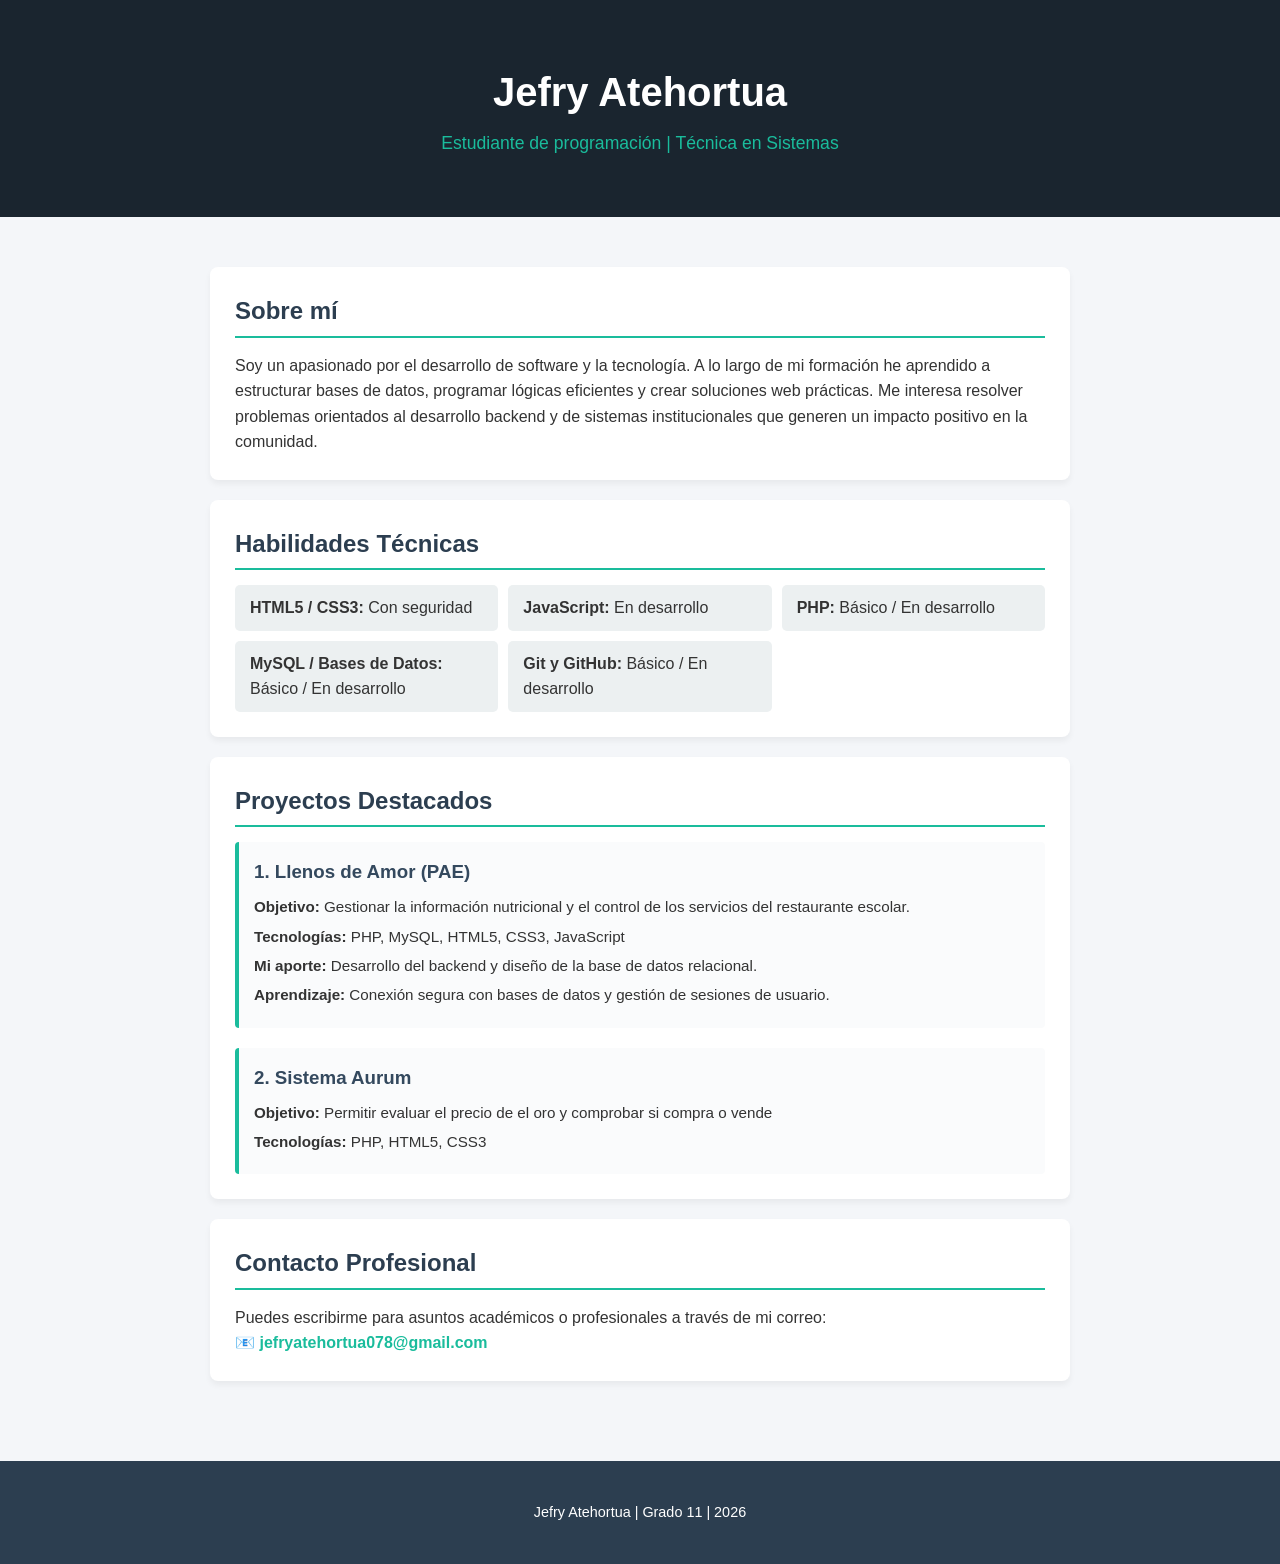
==== index.html @ c415cf3d "Add files via upload" ====
<!DOCTYPE html>
<html lang="es">
<head>
    <meta charset="UTF-8">
    <meta name="viewport" content="width=device-width, initial-scale=1.0">
    <title>Portafolio | Jefry Atehortua</title>
    <link rel="stylesheet" href="style.css">
</head>
<body>

    <!-- Encabezado -->
    <header>
        <div class="container">
            <h1>Jefry Atehortua</h1>
            <p class="subtitle">Estudiante de programación | Técnica en Sistemas</p>
        </div>
    </header>

    <main class="container">
        <!-- Sobre mí -->
        <section class="card">
            <h2>Sobre mí</h2>
            <p>Soy un apasionado por el desarrollo de software y la tecnología. A lo largo de mi formación he aprendido a estructurar bases de datos, programar lógicas eficientes y crear soluciones web prácticas. Me interesa resolver problemas orientados al desarrollo backend y de sistemas institucionales que generen un impacto positivo en la comunidad.</p>
        </section>

        <!-- Habilidades -->
        <section class="card">
            <h2>Habilidades Técnicas</h2>
            <ul class="skills-list">
                <li><strong>HTML5 / CSS3:</strong> Con seguridad</li>
                <li><strong>JavaScript:</strong> En desarrollo</li>
                <li><strong>PHP:</strong> Básico / En desarrollo</li>
                <li><strong>MySQL / Bases de Datos:</strong> Básico / En desarrollo</li>
                <li><strong>Git y GitHub:</strong> Básico / En desarrollo</li>
            </ul>
        </section>

        <!-- Proyectos -->
        <section class="card">
            <h2>Proyectos Destacados</h2>
            
            <div class="project-grid">
                <!-- Proyecto 1 -->
                <div class="project-item">
                    <h3>1. Llenos de Amor (PAE)</h3>
                    <p><strong>Objetivo:</strong> Gestionar la información nutricional y el control de los servicios del restaurante escolar.</p>
                    <p><strong>Tecnologías:</strong> PHP, MySQL, HTML5, CSS3, JavaScript</p>
                    <p><strong>Mi aporte:</strong> Desarrollo del backend y diseño de la base de datos relacional.</p>
                    <p><strong>Aprendizaje:</strong> Conexión segura con bases de datos y gestión de sesiones de usuario.</p>
                </div>

                <!-- Proyecto 2 -->
                <div class="project-item">
                    <h3>2. Sistema Aurum</h3>
                    <p><strong>Objetivo:</strong> Permitir evaluar el precio de el oro y comprobar si compra o vende</p>
                    <p><strong>Tecnologías:</strong> PHP, HTML5, CSS3 </p>
            
                </div>

            </div>
        </section>

        <!-- Contacto profesional -->
        <section class="card">
            <h2>Contacto Profesional</h2>
            <p>Puedes escribirme para asuntos académicos o profesionales a través de mi correo:</p>
            <p class="email">📧 <a href="jefryatehortua078@gmail.com">jefryatehortua078@gmail.com</a></p>
        </section>
    </main>

    <!-- Pie de página -->
    <footer>
        <div class="container">
            <p>Jefry Atehortua | Grado 11 | 2026</p>
        </div>
    </footer>

</body>
</html>
---- style.css ----
* {
    margin: 0;
    padding: 0;
    box-sizing: border-box;
}

body {
    font-family: 'Segoe UI', Tahoma, Geneva, Verdana, sans-serif;
    background-color: #f4f6f9;
    color: #333;
    line-height: 1.6;
}

.container {
    max-width: 900px;
    margin: 0 auto;
    padding: 20px;
}

header {
    background: #1a252f;
    color: #fff;
    padding: 40px 0;
    text-align: center;
    margin-bottom: 30px;
}

header h1 {
    font-size: 2.5rem;
    margin-bottom: 5px;
}

.subtitle {
    font-size: 1.1rem;
    color: #1abc9c;
}

.card {
    background: #ffffff;
    padding: 25px;
    margin-bottom: 20px;
    border-radius: 8px;
    box-shadow: 0 4px 6px rgba(0, 0, 0, 0.05);
}

.card h2 {
    margin-bottom: 15px;
    color: #2c3e50;
    border-bottom: 2px solid #1abc9c;
    padding-bottom: 5px;
}

.skills-list {
    list-style-type: none;
    display: grid;
    grid-template-columns: repeat(auto-fit, minmax(250px, 1fr));
    gap: 10px;
}

.skills-list li {
    background: #ecf0f1;
    padding: 10px 15px;
    border-radius: 5px;
}

.project-grid {
    display: grid;
    gap: 20px;
}

.project-item {
    background: #fafbfc;
    border-left: 4px solid #1abc9c;
    padding: 15px;
    border-radius: 4px;
}

.project-item h3 {
    margin-bottom: 8px;
    color: #34495e;
}

.project-item p {
    margin-bottom: 5px;
    font-size: 0.95rem;
}

.email a {
    color: #1abc9c;
    text-decoration: none;
    font-weight: bold;
}

footer {
    text-align: center;
    padding: 20px;
    background: #2c3e50;
    color: white;
    margin-top: 40px;
    font-size: 0.9rem;
}
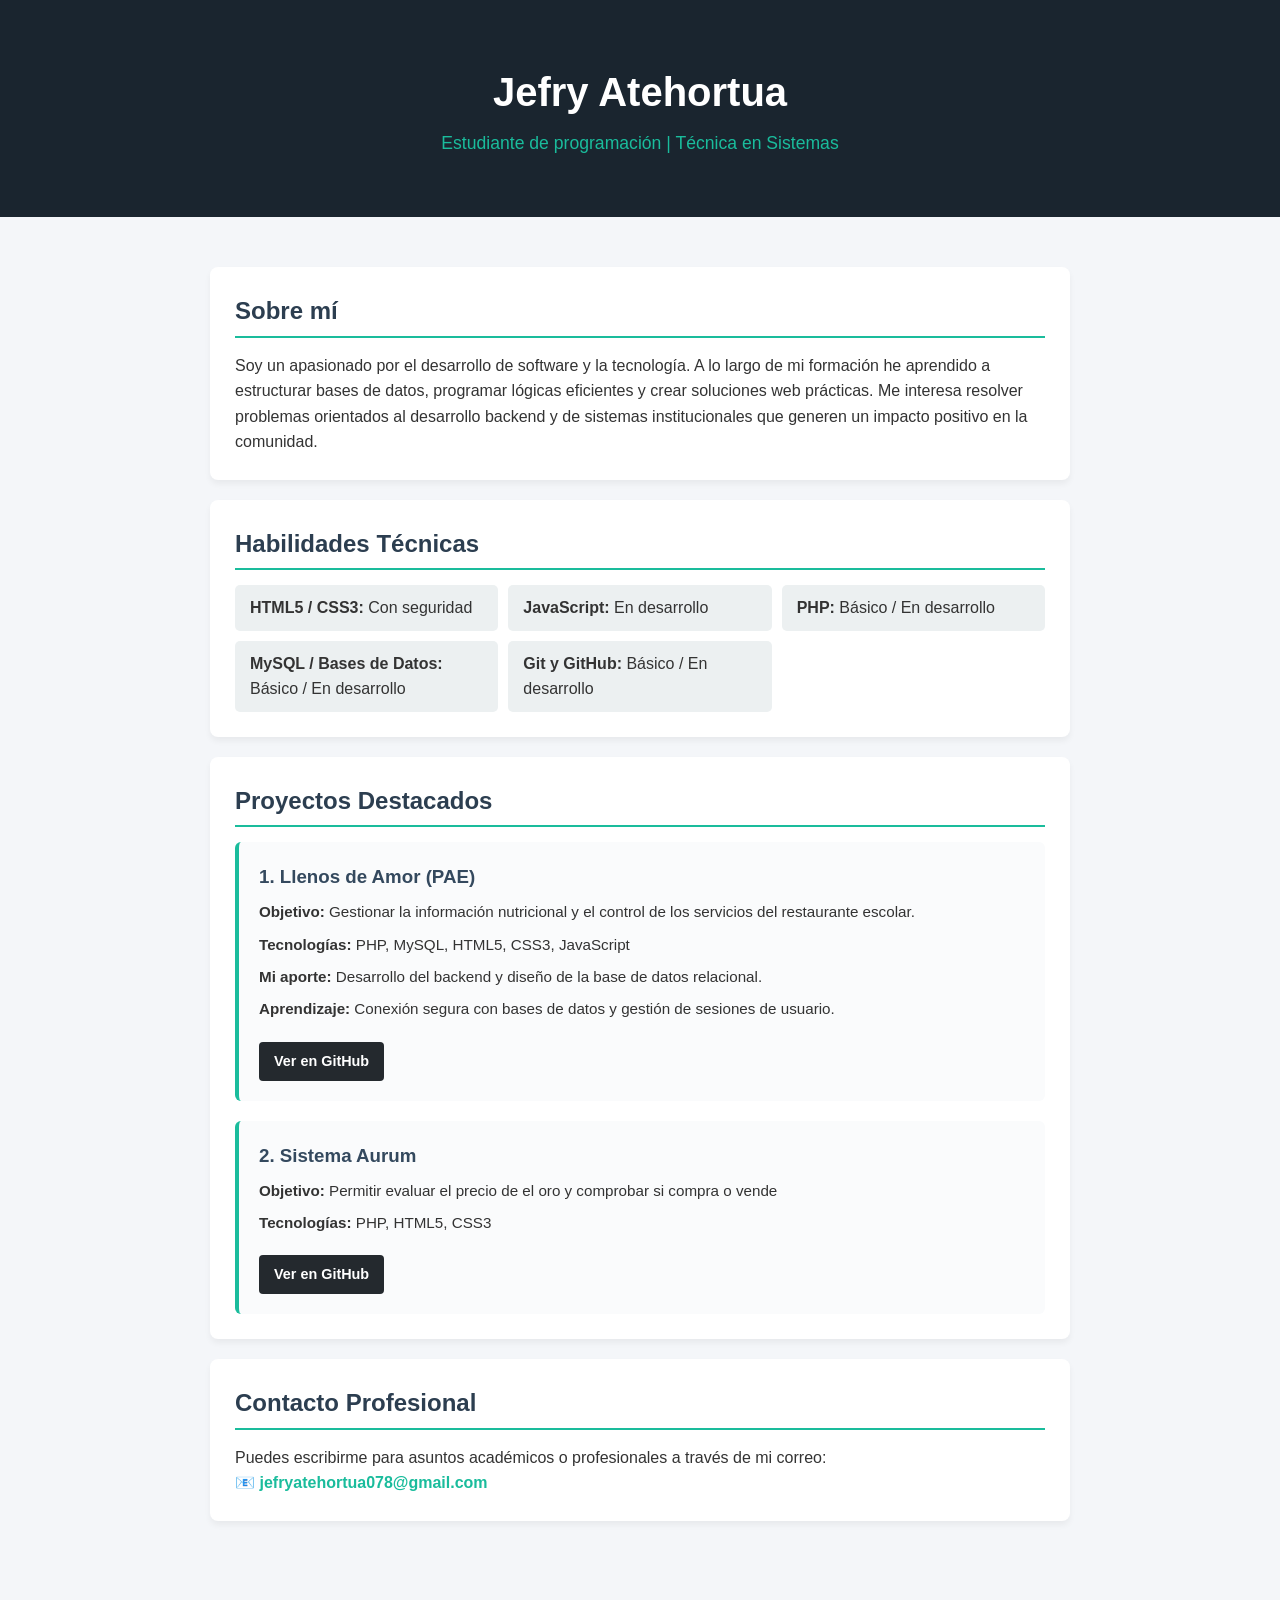
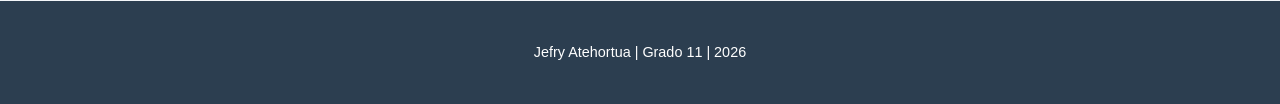
==== commit 2c1b474c: "Add files via upload" ====
--- a/index.html
+++ b/index.html
@@ -42,19 +42,22 @@
             <div class="project-grid">
                 <!-- Proyecto 1 -->
                 <div class="project-item">
+                   
                     <h3>1. Llenos de Amor (PAE)</h3>
                     <p><strong>Objetivo:</strong> Gestionar la información nutricional y el control de los servicios del restaurante escolar.</p>
                     <p><strong>Tecnologías:</strong> PHP, MySQL, HTML5, CSS3, JavaScript</p>
                     <p><strong>Mi aporte:</strong> Desarrollo del backend y diseño de la base de datos relacional.</p>
                     <p><strong>Aprendizaje:</strong> Conexión segura con bases de datos y gestión de sesiones de usuario.</p>
+                    <a href="https://github.com/jefryatehortua078-coder" target="_blank" class="btn-github">Ver en GitHub</a>
                 </div>
 
                 <!-- Proyecto 2 -->
                 <div class="project-item">
+                    
                     <h3>2. Sistema Aurum</h3>
                     <p><strong>Objetivo:</strong> Permitir evaluar el precio de el oro y comprobar si compra o vende</p>
-                    <p><strong>Tecnologías:</strong> PHP, HTML5, CSS3 </p>
-            
+                    <p><strong>Tecnologías:</strong> PHP, HTML5, CSS3</p>
+                    <a href="https://github.com/jefryatehortua078-coder" target="_blank" class="btn-github">Ver en GitHub</a>
                 </div>
 
             </div>
@@ -64,7 +67,7 @@
         <section class="card">
             <h2>Contacto Profesional</h2>
             <p>Puedes escribirme para asuntos académicos o profesionales a través de mi correo:</p>
-            <p class="email">📧 <a href="jefryatehortua078@gmail.com">jefryatehortua078@gmail.com</a></p>
+            <p class="email">📧 <a href="mailto:jefryatehortua078@gmail.com">jefryatehortua078@gmail.com</a></p>
         </section>
     </main>
 
--- a/style.css
+++ b/style.css
@@ -71,8 +71,18 @@
 .project-item {
     background: #fafbfc;
     border-left: 4px solid #1abc9c;
-    padding: 15px;
+    padding: 20px;
+    border-radius: 6px;
+}
+
+/* Estilos para las imágenes de los proyectos */
+.project-img {
+    width: 100%;
+    max-height: 200px;
+    object-fit: cover;
     border-radius: 4px;
+    margin-bottom: 15px;
+    border: 1px solid #ddd;
 }
 
 .project-item h3 {
@@ -81,8 +91,26 @@
 }
 
 .project-item p {
-    margin-bottom: 5px;
+    margin-bottom: 8px;
     font-size: 0.95rem;
+}
+
+/* Estilo para el botón de GitHub */
+.btn-github {
+    display: inline-block;
+    margin-top: 12px;
+    background-color: #24292e;
+    color: #ffffff;
+    padding: 8px 15px;
+    border-radius: 4px;
+    text-decoration: none;
+    font-size: 0.9rem;
+    font-weight: bold;
+    transition: background 0.3s ease;
+}
+
+.btn-github:hover {
+    background-color: #1abc9c;
 }
 
 .email a {
